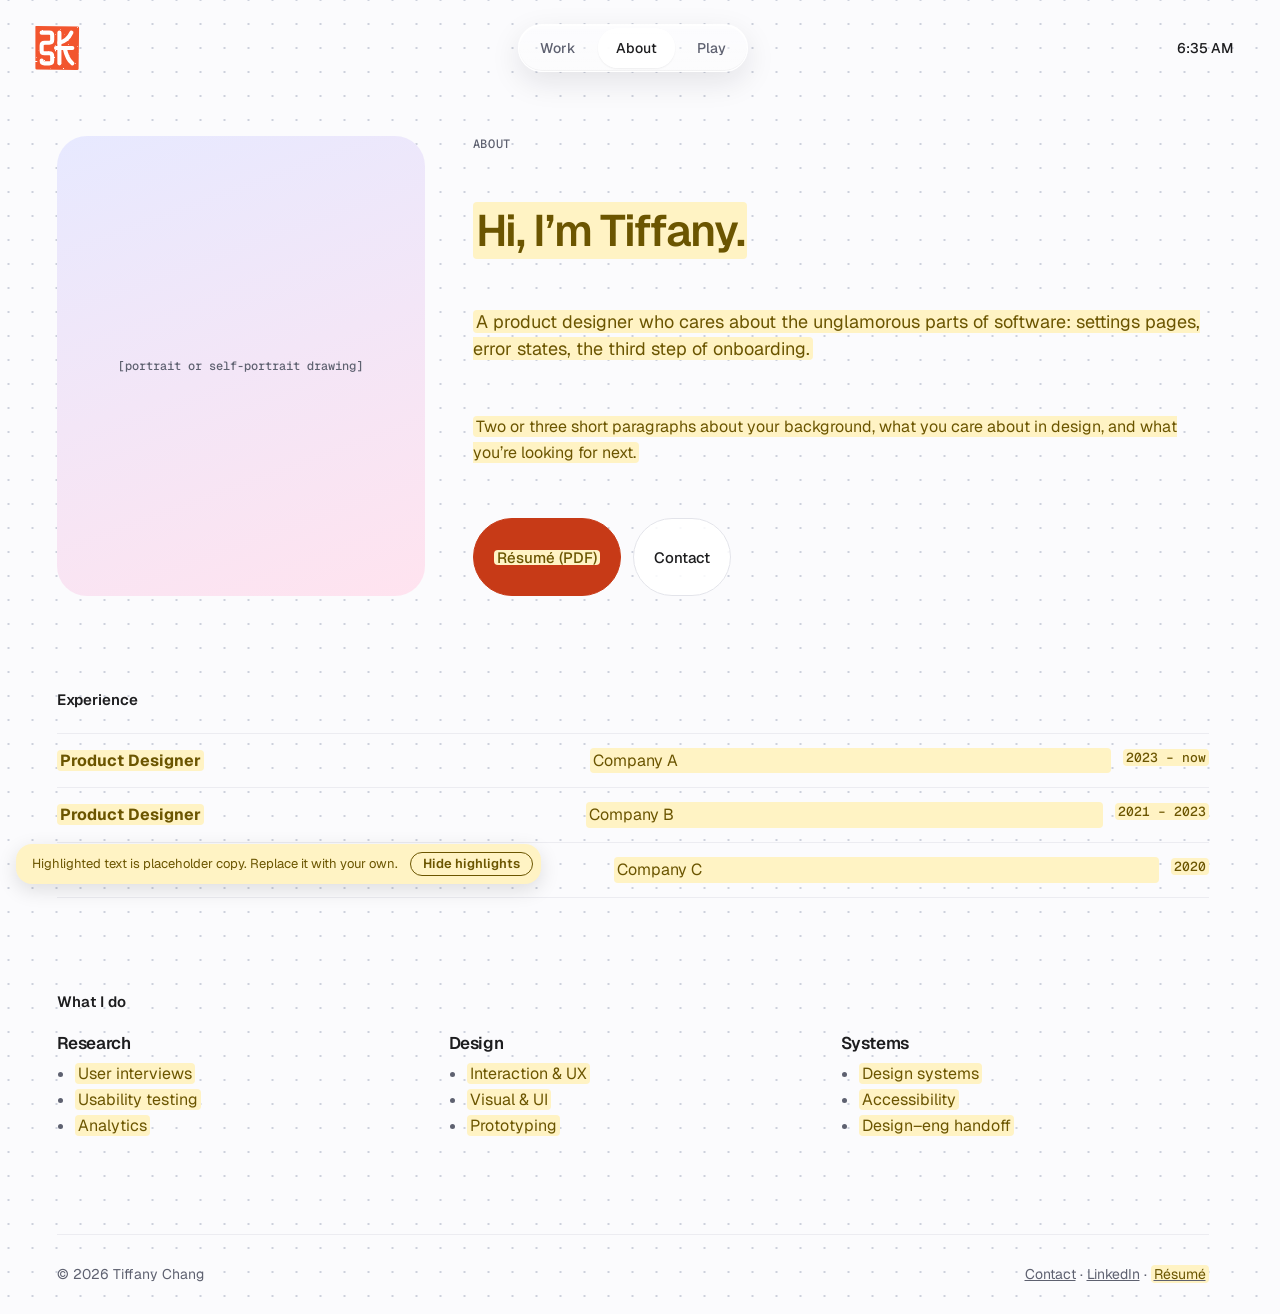
==== about.html @ 79e86398 "Preview two nav backgrounds on scroll (off by default) Co-Authored-By: Claude Opus 5.5 <noreply@anth" ====
<!doctype html>
<html lang="en">
<head>
  <meta charset="utf-8">
  <meta name="viewport" content="width=device-width, initial-scale=1, viewport-fit=cover">
  <title>About · Tiffany Chang</title>
  <meta name="description" content="Portfolio of Tiffany Chang, product designer.">
  <script>document.documentElement.classList.add('js')</script>
  <link rel="preconnect" href="https://fonts.googleapis.com">
  <link rel="preconnect" href="https://fonts.gstatic.com" crossorigin>
  <link rel="stylesheet" href="https://fonts.googleapis.com/css2?family=Geist:wght@400;500;600;700&family=Geist+Mono:wght@500&display=swap">
  <link rel="stylesheet" href="styles.css?v=202611252240">
  <link rel="icon" href="favicon.svg" type="image/svg+xml">
</head>
<body>

<!-- PLACEHOLDER BANNER: delete this block once your content is in. -->
<div class="ph-banner"><div class="wrap"><span>Highlighted text is placeholder copy. Replace it with your own.</span><button type="button" data-toggle-ph>Hide highlights</button></div></div>

<header class="site-header">
  <a class="logo" href="index.html" aria-label="Tiffany Chang, home"><svg class="seal" viewBox="0 0 100 100" aria-hidden="true"><defs><filter id="seal-worn" x="-5%" y="-5%" width="110%" height="110%"><feTurbulence type="fractalNoise" baseFrequency="0.08" numOctaves="2" seed="4" result="t"/><feDisplacementMap in="SourceGraphic" in2="t" scale="2.6" xChannelSelector="R" yChannelSelector="G" result="w"/><feTurbulence type="fractalNoise" baseFrequency="0.22" numOctaves="3" seed="21" result="n"/><feColorMatrix in="n" type="matrix" values="0 0 0 0 0  0 0 0 0 0  0 0 0 0 0  0 0 0 -30 23.2" result="holes"/><feComposite in="w" in2="holes" operator="in"/></filter></defs><g class="seal-print" filter="url(#seal-worn)"><path class="seal-stone" d="M5 6 Q4 4 7 4 L93 5 Q96 5 96 8 L95 93 Q95 96 92 96 L8 95 Q5 95 5 92 Z"/><g class="seal-glyph"><path d="M18 18 H34 Q40 18 40 24 V33 Q40 39 34 39 H24 Q18 39 18 45 V55 Q18 61 24 61 H34 Q40 61 40 67 V76 Q40 82 34 82 H24 Q18 82 18 76"/><path d="M55 18 V82"/><path d="M55 39 Q72 35 80 18"/><path d="M48 50 H82"/><path d="M66 50 Q71 74 82 82"/></g></g><g class="seal-build"><line class="seal-edge" x1="4" y1="4" x2="96" y2="4"/><line class="seal-edge" x1="4" y1="96" x2="96" y2="96"/><line class="seal-edge" x1="4" y1="4" x2="4" y2="96"/><line class="seal-edge" x1="96" y1="4" x2="96" y2="96"/><line class="seal-guide" x1="47" y1="4" x2="47" y2="96"/><line class="seal-guide" x1="4" y1="50" x2="96" y2="50"/><g class="seal-ghost"><path pathLength="1" d="M18 18 H34 Q40 18 40 24 V33 Q40 39 34 39 H24 Q18 39 18 45 V55 Q18 61 24 61 H34 Q40 61 40 67 V76 Q40 82 34 82 H24 Q18 82 18 76"/><path pathLength="1" d="M55 18 V82"/><path pathLength="1" d="M55 39 Q72 35 80 18"/><path pathLength="1" d="M48 50 H82"/><path pathLength="1" d="M66 50 Q71 74 82 82"/></g></g></svg></a>
  <nav class="nav-pill" aria-label="Main" data-liquid-nav="">
    <a href="index.html">Work</a>
    <a href="about.html" aria-current="page">About</a>
    <a href="play.html">Play</a>
  </nav>
  <div class="nav-widget" data-weather role="group" aria-label="Your local time"><span class="nw-weather" data-w-now hidden></span><time class="nw-time" data-clock></time></div>
</header>

<main class="wrap stack-lg">
  <section class="split" aria-labelledby="about-title" style="padding-top: 40px">
    <div class="portrait">[portrait or self-portrait drawing]</div>
    <div class="stack">
      <span class="label">About</span>
      <h1 id="about-title" style="font-size: clamp(32px, 5vw, 44px); letter-spacing: -0.03em"><span class="ph">Hi, I’m Tiffany.</span></h1>
      <p style="font-size: 18px; color: var(--muted); line-height: 1.5"><span class="ph">A product designer who cares about the unglamorous parts of software: settings pages, error states, the third step of onboarding.</span></p>
      <p><span class="ph">Two or three short paragraphs about your background, what you care about in design, and what you’re looking for next.</span></p>
      <div class="btn-row"><a class="btn primary" href="#"><span class="ph">Résumé (PDF)</span></a><a class="btn" href="contact.html">Contact</a></div>
    </div>
  </section>

  <section aria-labelledby="exp">
    <div class="section-head"><h2 id="exp">Experience</h2></div>
    <div class="list-rows">
      <div><strong><span class="ph">Product Designer</span></strong><span class="ph">Company A</span><span class="when"><span class="ph">2023 – now</span></span></div>
      <div><strong><span class="ph">Product Designer</span></strong><span class="ph">Company B</span><span class="when"><span class="ph">2021 – 2023</span></span></div>
      <div><strong><span class="ph">Design Intern</span></strong><span class="ph">Company C</span><span class="when"><span class="ph">2020</span></span></div>
    </div>
  </section>

  <section aria-labelledby="skills">
    <div class="section-head"><h2 id="skills">What I do</h2></div>
    <div class="skills">
      <div><h3>Research</h3><ul><li><span class="ph">User interviews</span></li><li><span class="ph">Usability testing</span></li><li><span class="ph">Analytics</span></li></ul></div>
      <div><h3>Design</h3><ul><li><span class="ph">Interaction &amp; UX</span></li><li><span class="ph">Visual &amp; UI</span></li><li><span class="ph">Prototyping</span></li></ul></div>
      <div><h3>Systems</h3><ul><li><span class="ph">Design systems</span></li><li><span class="ph">Accessibility</span></li><li><span class="ph">Design–eng handoff</span></li></ul></div>
    </div>
  </section>
</main>

<footer class="site-footer">
  <div class="wrap">
    <span>© <span data-year>2026</span> Tiffany Chang</span>
    <span><a href="contact.html">Contact</a> · <a href="https://www.linkedin.com/">LinkedIn</a> · <a href="#"><span class="ph">Résumé</span></a></span>
  </div>
</footer>

<script src="site.js?v=202611252240"></script>
<script src="weather.js?v=202611252240"></script>
<script src="glass.js?v=202611252240"></script>
</body>
</html>
---- styles.css ----
/* =========================================================
   tiffany chang — portfolio styles
   Look: calm Apple-like surfaces on a 24px dot grid, a glass
   nav pill, and soft moving color behind each case study cover.
   Edit the tokens below to re-theme the whole site.
   ========================================================= */
:root {
  /* Color */
  --bg: #fbfbfd;
  --surface: #ffffff;
  --fg: #1d1d1f;
  --muted: #5e6170;
  --faint: #8a8e9c;
  --soft: #6b7386;          /* hero subtext: soft but passes 4.5:1 */
  --line: #ececf1;
  --dot: #cdd1dc;
  --accent: #f2542d;        /* brand vermilion: fills, rules, focus rings, logo */
  --accent-ink: #c73a17;    /* vermilion for text and white-text fills: 5:1 on white */
  --accent-tint: #ffe9e2;   /* soft vermilion wash */
  --cover-accent: #3b5bff;  /* placeholder product UI inside covers, not brand */
  --ok: #2fb37a;
  --ph: #fff3c4;            /* placeholder highlight */
  --ph-fg: #6b5500;

  /* Type */
  --font: "Geist", "Inter", system-ui, -apple-system, "Segoe UI", sans-serif;
  --mono: "Geist Mono", ui-monospace, "SF Mono", Menlo, monospace;

  /* Shape */
  --radius-card: 30px;
  --radius-frame: 16px;
  --u: 24px;                /* grid unit: dot spacing, and every layout step */
  --max: 1152px;            /* 48 units */
  --gutter: max(24px, env(safe-area-inset-left, 0px));

  /* Glass */
  --glass-bg: linear-gradient(180deg, rgba(255,255,255,.75), rgba(255,255,255,.45));
  --glass-border: rgba(255,255,255,.9);
  --glass-shadow: inset 0 1px 0 #fff, inset 0 -1px 0 rgba(0,0,0,.04), 0 10px 30px rgba(20,24,40,.10);
}

*, *::before, *::after { box-sizing: border-box; }
html { scroll-behavior: smooth; scrollbar-gutter: stable; } /* keep the layout from shifting on pages too short to scroll (Play) */
body {
  margin: 0;
  color: var(--fg);
  background-color: var(--bg);
  /* The 24px dot grid is the layout grid. Dots sit at tile centers, and the
     tile is centered on the page, so a dot always lands on the page's center
     line. Because .wrap is centered and snapped to multiples of 48px, its left
     and right edges land on dots at every screen width. Vertical spacing is in
     24px steps (--u), so section tops sit on dot rows. */
  background-image: radial-gradient(var(--dot) 1.2px, transparent 1.4px);
  background-size: var(--u) var(--u);
  background-position: 50% calc(var(--u) / -2);
  font: 400 16px/1.6 var(--font);
  -webkit-font-smoothing: antialiased;
}
img, video { max-width: 100%; display: block; }
a { color: inherit; }
:focus-visible { outline: 2px solid var(--accent); outline-offset: 3px; border-radius: 6px; }
h1, h2, h3 { margin: 0; line-height: 1.12; letter-spacing: -0.02em; text-wrap: balance; font-weight: 600; }
p { margin: 0; }

.wrap, .site-header {
  /* Width is an even number of grid units so both edges land on dots */
  width: min(var(--max), calc(100% - 2 * var(--u)));
  width: min(var(--max), round(down, 100% - 2 * var(--u), calc(2 * var(--u))));
  margin-inline: auto;
}
.label { font: 500 12px/1.4 var(--mono); letter-spacing: .06em; text-transform: uppercase; color: var(--muted); }
.mono { font-family: var(--mono); font-variant-numeric: tabular-nums; }

/* Placeholder notice + highlight (delete when your content is in) */
/* Fixed toast at the bottom, so it never pushes the sticky header down (that made the
   nav jump between pages) and never sits behind the glass pill. */
.ph-banner { position: fixed; left: 16px; bottom: 16px; z-index: 50; max-width: calc(100% - 32px); background: var(--ph); color: var(--ph-fg); font-size: 13px; border-radius: 16px; box-shadow: 0 6px 20px rgba(0,0,0,.12); view-transition-name: ph-banner; }
.ph-banner .wrap { width: auto; margin: 0; display: flex; gap: 4px 12px; align-items: center; flex-wrap: wrap; padding: 8px 8px 8px 16px; line-height: var(--u); }
::view-transition-group(ph-banner), ::view-transition-old(ph-banner), ::view-transition-new(ph-banner) { animation: none; }
::view-transition-old(ph-banner) { display: none; }
.ph-banner button { font: inherit; font-weight: 600; line-height: 22px; background: transparent; color: inherit; border: 1px solid currentColor; border-radius: 999px; padding: 0 12px; cursor: pointer; }
.ph { background: var(--ph); color: var(--ph-fg); border-radius: 4px; padding: 0 3px; }
html.hide-ph .ph { background: none; color: inherit; padding: 0; }
html.hide-ph .ph-banner { display: none; }

/* ---------- Nav: logo left, glass pill centered, clock right ---------- */
.site-header {
  /* Full width, edge to edge (no max). Still an even number of grid units so
     the logo and time land on dots, a 1 to 2 unit margin from the screen edge. */
  width: calc(100% - 2 * var(--u));
  width: round(down, 100% - 2 * var(--u), calc(2 * var(--u)));
  position: sticky; top: env(safe-area-inset-top, 0px); z-index: 10;
  display: grid; grid-template-columns: minmax(0, 1fr) auto minmax(0, 1fr);
  align-items: center; gap: 16px;
  height: calc(4 * var(--u));   /* logo and pill are 2 units tall, centered on a dot row */
}
.logo { justify-self: start; display: block; width: calc(2 * var(--u)); height: calc(2 * var(--u)); text-decoration: none; border-radius: 4px; transition: transform .2s ease-out; }
/* 张 seal (carved). On hover it turns into its blueprint: the red print fades to a
   gray outline of the character, and the frame and the two guides that define its
   main shapes (the split between 弓 and 长, and the center line) extend past the
   seal's edges. */
.seal { display: block; width: 100%; height: 100%; overflow: visible; }
.seal-stone { fill: var(--accent); }
.seal-glyph { fill: none; stroke: #fff; stroke-width: 8.5; stroke-linecap: round; stroke-linejoin: round; }
.seal-print { transition: opacity .3s ease; }
.seal-build { opacity: 0; transition: opacity .3s ease; }
.seal-ghost { fill: none; stroke: #a1a4b0; stroke-width: 8.5; stroke-linecap: round; stroke-linejoin: round; }
/* Each stroke of 张 traces in order while the frame extends */
.seal-ghost path { stroke-dasharray: 1 1.01; stroke-dashoffset: 1; transition: stroke-dashoffset .2s cubic-bezier(.4,0,.2,1); }
.logo:hover .seal-ghost path, .logo:focus-visible .seal-ghost path { stroke-dashoffset: 0; }
.logo:hover .seal-ghost path:nth-child(1), .logo:focus-visible .seal-ghost path:nth-child(1) { transition-duration: .32s; transition-delay: .05s; }
.logo:hover .seal-ghost path:nth-child(2), .logo:focus-visible .seal-ghost path:nth-child(2) { transition-delay: .3s; }
.logo:hover .seal-ghost path:nth-child(3), .logo:focus-visible .seal-ghost path:nth-child(3) { transition-delay: .38s; }
.logo:hover .seal-ghost path:nth-child(4), .logo:focus-visible .seal-ghost path:nth-child(4) { transition-delay: .46s; }
.logo:hover .seal-ghost path:nth-child(5), .logo:focus-visible .seal-ghost path:nth-child(5) { transition-delay: .54s; }
.seal-edge, .seal-guide { stroke: #a1a4b0; stroke-width: 1.6; transform-box: fill-box; transform-origin: center; transition: transform .45s cubic-bezier(.2,.8,.2,1); }
.seal-edge { transform: scale(.82); }
.seal-guide { stroke-opacity: .6; stroke-dasharray: 3 3; transform: scale(.82); }
.logo:hover, .logo:focus-visible { transform: scale(1.02); }
.logo:active { transform: scale(.95); }
.logo:hover .seal-print, .logo:focus-visible .seal-print { opacity: 0; }
.logo:hover .seal-build, .logo:focus-visible .seal-build { opacity: 1; }
.logo:hover .seal-edge, .logo:focus-visible .seal-edge { transform: scale(1.24); }
.logo:hover .seal-guide, .logo:focus-visible .seal-guide { transform: scale(1.24); transition-delay: .06s; }
@media (prefers-reduced-motion: reduce) {
  .logo, .seal-edge, .seal-guide, .seal-ghost path { transition: none; }
}
.nav-pill {
  display: flex; align-items: center; gap: 4px; height: calc(2 * var(--u)); padding: 3px; border-radius: 999px;
  background: var(--glass-bg); border: 1px solid var(--glass-border); box-shadow: var(--glass-shadow);
  -webkit-backdrop-filter: blur(18px) saturate(180%); backdrop-filter: blur(18px) saturate(180%);
  isolation: isolate; position: relative;
  transition: background-color .45s ease, border-color .45s ease, box-shadow .45s ease;
}
.nav-pill a {
  display: grid; place-items: center; height: 40px; padding: 0 18px; border-radius: 999px; font-size: 14px; font-weight: 500;
  text-decoration: none; color: var(--muted); transition: color .2s, background .2s;
}
.nav-pill a:hover { color: var(--fg); }
.nav-pill a[aria-current="page"] { color: var(--fg); }
/* Fallback when the bubble script didn't run */
.nav-pill:not(.has-bubble) a[aria-current="page"] { background: rgba(255,255,255,.92); box-shadow: 0 1px 2px rgba(0,0,0,.06); }
.nav-pill a { position: relative; z-index: 1; }
.nav-bubble { position: absolute; z-index: 0; border-radius: 999px; background: rgba(255,255,255,.92); box-shadow: 0 1px 2px rgba(0,0,0,.06); pointer-events: none; view-transition-name: nav-bubble; }
.nav-pill a[href$="index.html"] { view-transition-name: nav-work; }
.nav-pill a[href$="about.html"] { view-transition-name: nav-about; }
.nav-pill a[href$="play.html"] { view-transition-name: nav-play; }
.clock { justify-self: end; font: 500 13px/1 var(--mono); color: var(--muted); font-variant-numeric: tabular-nums; }
/* Live liquid glass (Chromium): the page behind the pill bends at the rim
   through the SVG filter built in glass.js. Same size and shadow as the CSS
   glass, so nothing moves or flashes when it switches on. (Class name differs
   from the old WebGL version so a stale cached stylesheet cannot hide the pill.) */
.live-glass { background: linear-gradient(180deg, rgba(255,255,255,.42), rgba(255,255,255,.22)); }

/* Nav background on scroll (two candidates, chosen with data-navbg on <html>).
   A full-bleed fixed layer under the header (site.js adds .nav-fill), hidden at
   the top of the page. It lives outside the header because the header's
   view-transition-name stops backdrop blur from seeing the page behind it. */
.nav-fill { position: fixed; top: 0; left: 0; right: 0; z-index: 9; pointer-events: none; opacity: 0; transition: opacity .3s ease; height: calc(5 * var(--u)); }
.nav-fill::before { content: ""; position: absolute; inset: 0; }
html.is-scrolled[data-navbg] .nav-fill { opacity: 1; }
/* 1 · Progressive blur: strong blur at the top that melts away, no edge. */
html[data-navbg="1"] .nav-fill {
  background: linear-gradient(color-mix(in srgb, var(--bg) 70%, transparent), color-mix(in srgb, var(--bg) 35%, transparent) 55%, transparent);
  -webkit-backdrop-filter: blur(3px); backdrop-filter: blur(3px);
  -webkit-mask-image: linear-gradient(#000 45%, transparent); mask-image: linear-gradient(#000 45%, transparent);
}
html[data-navbg="1"] .nav-fill::before {
  -webkit-backdrop-filter: blur(14px); backdrop-filter: blur(14px);
  -webkit-mask-image: linear-gradient(#000 30%, transparent 75%); mask-image: linear-gradient(#000 30%, transparent 75%);
}
/* 2 · Frosted bar with a soft fade: tinted blur, bottom edge feathered. */
html[data-navbg="2"] .nav-fill {
  height: calc(4 * var(--u) + 12px);
  background: color-mix(in srgb, var(--bg) 72%, transparent);
  -webkit-backdrop-filter: blur(20px) saturate(180%); backdrop-filter: blur(20px) saturate(180%);
  -webkit-mask-image: linear-gradient(#000 calc(100% - 24px), transparent); mask-image: linear-gradient(#000 calc(100% - 24px), transparent);
}

/* Time and weather widget: plain text on the grid (no capsule). Weather is the
   visitor's, from their time zone's city (weather.js). */
.nav-widget {
  justify-self: end; position: relative;
  display: flex; align-items: center; gap: 12px;
  height: calc(2 * var(--u)); border-radius: 999px;   /* no capsule: just text, so the nav stays balanced */
  font-size: 14px; font-weight: 500; line-height: 1; color: var(--fg); font-variant-numeric: tabular-nums;
  cursor: default;
}
.nw-weather { display: flex; align-items: center; gap: 6px; --w-fill: #fff; }
.nw-weather svg { color: var(--muted); }
.nw-weather[hidden] { display: none; }
.has-weather .nw-time { padding-left: 12px; border-left: 1px solid rgba(0,0,0,.1); }
@media (max-width: 640px) {
  .site-header { grid-template-columns: auto 1fr; }
  .clock, .nav-widget { display: none; }
  .nav-pill { justify-self: end; }
  .nav-pill a { padding: 0 12px; }
}

main { padding-block: 0 calc(4 * var(--u)); }

/* ---------- Home hero ---------- */
.hero { display: flex; justify-content: space-between; align-items: center; gap: 40px; flex-wrap: wrap; padding-block: calc(3 * var(--u)) calc(2 * var(--u)); }
.hero-text { display: grid; gap: 12px; /* 48 + 12 + 24 + 12 + 24 = 5 units */ flex: 1 1 360px; min-width: 0; }
.hero-text h1 { font-size: 40px; letter-spacing: -1px; line-height: calc(2 * var(--u)); font-weight: 400; }
.hero-text p { font-size: 17px; line-height: var(--u); color: var(--soft); }
.hero-text strong { color: var(--fg); font-weight: 500; }
.hero-object { position: relative; width: 300px; height: 280px; flex: none; }
.hero-object .glow { position: absolute; border-radius: 50%; filter: blur(50px); opacity: .7; }
.hero-object .glow.a { left: 30px; top: 40px; width: 180px; height: 180px; background: #9aa8ff; animation: blobA 9s ease-in-out infinite; }
.hero-object .glow.b { right: 10px; top: 70px; width: 150px; height: 150px; background: #ffc4de; animation: blobB 11s ease-in-out infinite; }
.sketchbook {
  position: absolute; left: 50%; top: 50%; width: 160px; height: 206px; margin: -103px 0 0 -80px;
  border-radius: 8px 14px 14px 8px; background: var(--fg);
  box-shadow: 24px 32px 50px rgba(20,24,60,.28);
  display: grid; place-items: center;
  transform: perspective(900px) rotateX(12deg) rotateY(-18deg);
  animation: tilt 7s ease-in-out infinite;
}
.sketchbook::before { content: ""; position: absolute; left: 10px; top: 0; bottom: 0; width: 2px; background: rgba(255,255,255,.18); }
.sketchbook .page { width: 114px; height: 154px; border-radius: 5px; background: #fff; display: grid; place-items: center; text-align: center; padding: 10px; font: 500 10px/1.4 var(--mono); color: var(--faint); }
@media (max-width: 640px) { .hero-object { width: 100%; height: 220px; } }

/* Inline link with an underline that draws in on hover (hero "@RealInsight") */
.link-hover { position: relative; display: inline-block; white-space: nowrap; color: var(--fg); text-decoration: none; background-image: linear-gradient(var(--accent), var(--accent)); background-size: 0% 1.5px; background-position: 0 100%; background-repeat: no-repeat; transition: background-size .3s cubic-bezier(.4,0,.2,1); }
/* Vermilion copy of the text, revealed left to right in step with the underline */
.link-hover::after { content: attr(data-text); content: attr(data-text) / ""; position: absolute; inset: 0; color: var(--accent-ink); clip-path: inset(0 100% 0 0); transition: clip-path .3s cubic-bezier(.4,0,.2,1); pointer-events: none; }
.link-hover:hover, .link-hover:focus-visible { background-size: 100% 1.5px; }
.link-hover:hover::after, .link-hover:focus-visible::after { clip-path: inset(0 0 0 0); }

/* ---------- Work grid ---------- */
.section-head { display: flex; justify-content: space-between; align-items: end; gap: 16px; margin-bottom: 24px; }
.section-head h2 { font-size: 15px; letter-spacing: 0; }
.work-grid { display: grid; grid-template-columns: repeat(2, minmax(0, 1fr)); gap: var(--u) calc(2 * var(--u)); } /* column gap 2u keeps both columns on dots */
@media (max-width: 760px) { .work-grid { grid-template-columns: 1fr; } }

.card { display: grid; gap: 0; text-decoration: none; }
.cover {
  position: relative; height: calc(15 * var(--u)); max-width: 100%; border-radius: var(--radius-card); overflow: hidden;
  display: grid; place-items: center; background: var(--c-bg, #e3e8ff);
  transition: transform .4s cubic-bezier(.2,.8,.2,1);
}
.card:hover .cover { transform: translateY(-4px); }
.cover .blob { position: absolute; border-radius: 50%; filter: blur(50px); }
.cover .blob.one { left: -60px; top: -40px; width: 280px; height: 280px; background: var(--c-1, #9aa8ff); animation: blobA 9s ease-in-out infinite; }
.cover .blob.two { right: -60px; bottom: -60px; width: 260px; height: 260px; background: var(--c-2, #c6f0ff); animation: blobB 11s ease-in-out infinite; }
.cover > *:not(.blob):not(.badge) { position: relative; }
.cover video, .cover img.cover-media { position: absolute; inset: 0; width: 100%; height: 100%; object-fit: cover; }
.card-meta { display: flex; justify-content: space-between; gap: 12px; padding-block: 12px; } /* 24px lines + 24px padding: wraps stay on the grid */
.card-meta h3 { font-size: 17px; line-height: var(--u); letter-spacing: -0.01em; }
.card-meta p { font-size: 15px; line-height: var(--u); color: var(--muted); }
.card-meta .num { font: 500 12px/1.6 var(--mono); color: var(--muted); }
.badge {
  position: absolute; top: 16px; right: 16px; z-index: 2;
  display: inline-flex; align-items: center; gap: 6px; padding: 6px 12px; border-radius: 999px;
  font-size: 12px; font-weight: 500; color: #fff;
  background: rgba(255,255,255,.14); border: 1px solid rgba(255,255,255,.25);
  -webkit-backdrop-filter: blur(10px); backdrop-filter: blur(10px);
}
.card:not([data-locked="true"]) .badge.lock { display: none; }
.cover.light .badge { color: var(--fg); background: rgba(255,255,255,.6); border-color: rgba(255,255,255,.9); }

/* Placeholder product UIs inside covers. Replace with your own media. */
.ui-window { width: min(390px, 80%); height: 250px; border-radius: var(--radius-frame); background: #fff; box-shadow: 0 30px 60px rgba(40,60,160,.2); display: grid; grid-template-columns: 90px 1fr; overflow: hidden; animation: float 5s ease-in-out infinite; }
.ui-window .side { background: #f5f7fc; display: grid; align-content: start; gap: 8px; padding: 14px; }
.ui-window .main { padding: 16px; display: grid; align-content: start; gap: 12px; }
.bar { height: 8px; border-radius: 4px; background: #d9e2f7; }
.bar.dark { height: 10px; background: var(--fg); width: 50%; }
.bar.accent { background: var(--cover-accent); }
.tiles { display: grid; grid-template-columns: repeat(3, minmax(0, 1fr)); gap: 8px; }
.tiles span { height: 56px; border-radius: 8px; background: #eef2ff; }
.progress { height: 8px; border-radius: 4px; background: #eef2ff; overflow: hidden; }
.progress span { display: block; height: 100%; width: 30%; border-radius: 4px; background: var(--cover-accent); animation: fill 4.5s ease-in-out infinite; }
.phone { width: 168px; height: 320px; margin-top: 90px; border-radius: 32px; background: var(--fg); padding: 8px; box-shadow: 0 30px 60px rgba(120,50,20,.22); }
.phone .screen { height: 100%; border-radius: 25px; background: #fff; padding: 16px 12px; display: grid; align-content: start; gap: 10px; overflow: hidden; }
.phone .row { display: flex; gap: 8px; animation: slide 4s ease-in-out infinite; }
.phone .row span { flex: none; width: 70px; height: 92px; border-radius: 12px; background: #ffd7c2; }
.phone .row span + span { background: #cfe8d9; }
.ds-grid { display: grid; grid-template-columns: repeat(3, minmax(0, 1fr)); gap: 12px; width: min(360px, 80%); }
.ds-grid span { height: 44px; border-radius: 12px; background: #2a2b33; }
.ds-grid span:nth-child(1) { background: var(--cover-accent); }
.ds-grid span:nth-child(2) { background: none; border: 1.5px solid #3a3b44; }
.ds-grid span:nth-child(3) { border-radius: 22px; }
.ds-grid span:nth-child(n+4) { height: 84px; border-radius: 16px; }
.ds-grid span:nth-child(5) { background: #fff; }
.chart-card { width: min(300px, 80%); height: 220px; border-radius: 20px; background: #fff; box-shadow: 0 30px 60px rgba(0,80,40,.16); padding: 20px; display: grid; align-content: start; gap: 14px; animation: float 5s ease-in-out infinite; }
.chart-card .top { display: flex; justify-content: space-between; align-items: center; }
.chart-card .pill { width: 28px; height: 16px; border-radius: 8px; background: var(--ok); }

/* ---------- Shared page pieces (case study, about, contact, play) ---------- */
.page-head { display: grid; gap: 16px; padding-block: calc(2 * var(--u)) var(--u); }
.page-head h1 { font-size: clamp(32px, 5vw, 48px); letter-spacing: -0.03em; }
.page-head .lede { font-size: 18px; color: var(--muted); max-width: 60ch; line-height: 1.5; }
.stack-lg { display: grid; gap: clamp(56px, 8vw, 96px); }
.split { display: grid; grid-template-columns: minmax(0, 1fr) minmax(0, 2fr); gap: 24px 48px; }
@media (max-width: 760px) { .split { grid-template-columns: 1fr; } }
.stack { display: grid; gap: 16px; min-width: 0; }
.stack h2 { font-size: 26px; }
.btn { display: inline-flex; align-items: center; gap: 8px; font: 500 15px/1 var(--font); text-decoration: none; padding: 12px 20px; border-radius: 999px; border: 1px solid #e3e4ea; background: rgba(255,255,255,.85); color: var(--fg); cursor: pointer; }
.btn.primary { background: var(--accent-ink); border-color: var(--accent-ink); color: #fff; }
.btn.primary:hover { background: #b33212; border-color: #b33212; }
.btn-row { display: flex; gap: 12px; flex-wrap: wrap; }
.panel { background: var(--surface); border: 1px solid var(--line); border-radius: var(--radius-card); }

.cs-cover { position: relative; aspect-ratio: 16 / 9; max-width: 100%; border-radius: var(--radius-card); overflow: hidden; display: grid; place-items: center; background: #e3e8ff; }
.cs-cover .blob { position: absolute; border-radius: 50%; filter: blur(60px); }
.cs-cover .blob.one { left: -80px; top: -60px; width: 420px; height: 420px; background: #9aa8ff; animation: blobA 9s ease-in-out infinite; }
.cs-cover .blob.two { right: -80px; bottom: -80px; width: 380px; height: 380px; background: #c6f0ff; animation: blobB 11s ease-in-out infinite; }
.cs-cover span { position: relative; font: 500 12px/1 var(--mono); color: var(--muted); background: rgba(255,255,255,.7); padding: 8px 12px; border-radius: 999px; }
.facts { display: grid; grid-template-columns: repeat(4, minmax(0, 1fr)); gap: 16px; padding-block: 20px; border-block: 1px solid var(--line); }
.facts div { display: grid; gap: 4px; min-width: 0; }
@media (max-width: 760px) { .facts { grid-template-columns: repeat(2, minmax(0, 1fr)); } }
.outcomes { display: grid; grid-template-columns: repeat(3, minmax(0, 1fr)); gap: 16px; }
@media (max-width: 760px) { .outcomes { grid-template-columns: 1fr; } }
.outcomes div { background: var(--surface); border: 1px solid var(--line); border-radius: 22px; padding: 22px; display: grid; gap: 4px; }
.outcomes strong { font-size: 32px; font-weight: 600; letter-spacing: -0.02em; color: var(--accent-ink); font-variant-numeric: tabular-nums; }
figure { margin: 0; }
.figure { display: grid; gap: 10px; }
.figure .frame { aspect-ratio: 16 / 10; max-width: 100%; border-radius: 22px; border: 1px dashed #d6d9e2; background: var(--surface); display: grid; place-items: center; color: var(--faint); font: 500 12px/1 var(--mono); }
.figure figcaption { color: var(--muted); font-size: 14px; }
.process { display: grid; grid-template-columns: repeat(4, minmax(0, 1fr)); gap: 16px; padding: 0; margin: 0; list-style: none; counter-reset: step; }
@media (max-width: 760px) { .process { grid-template-columns: 1fr 1fr; } }
.process li { border-top: 2px solid var(--accent); padding-top: 12px; display: grid; gap: 4px; counter-increment: step; }
.process li::before { content: "Phase " counter(step); font: 500 11px/1 var(--mono); text-transform: uppercase; letter-spacing: .08em; color: var(--muted); }
blockquote { margin: 0; padding-left: 20px; border-left: 2px solid var(--accent); font-size: 20px; line-height: 1.45; font-weight: 500; max-width: 50ch; }
.next-cs { display: flex; justify-content: space-between; gap: 16px; flex-wrap: wrap; border-top: 1px solid var(--line); padding-top: 24px; }

.portrait { aspect-ratio: 4 / 5; max-width: 100%; border-radius: var(--radius-card); background: linear-gradient(160deg, #e7e9ff, #ffe3ef); display: grid; place-items: center; font: 500 12px/1 var(--mono); color: var(--muted); }
.list-rows { display: grid; border-top: 1px solid var(--line); }
.list-rows > div { display: grid; grid-template-columns: minmax(0, 2fr) minmax(0, 2fr) auto; gap: 12px; padding-block: 14px; border-bottom: 1px solid var(--line); }
.list-rows .when { color: var(--muted); font: 500 13px/1.6 var(--mono); font-variant-numeric: tabular-nums; }
@media (max-width: 560px) { .list-rows > div { grid-template-columns: 1fr; gap: 2px; } }
.skills { display: grid; grid-template-columns: repeat(3, minmax(0, 1fr)); gap: 24px; }
@media (max-width: 760px) { .skills { grid-template-columns: 1fr; } }
.skills h3 { font-size: 17px; }
.skills ul { margin: 8px 0 0; padding-left: 18px; color: var(--muted); }

.form { display: grid; gap: 16px; max-width: 560px; }
.field { display: grid; gap: 6px; }
.field label { font-weight: 500; font-size: 14px; }
.field input, .field textarea, .field select { font: inherit; color: var(--fg); background: var(--surface); border: 1px solid #e3e4ea; border-radius: 12px; padding: 12px 14px; width: 100%; }
.field textarea { min-height: 140px; resize: vertical; }
.form-note { color: var(--muted); font-size: 14px; }
.channels { display: grid; border-top: 1px solid var(--line); }
.channels div { display: flex; justify-content: space-between; gap: 12px; flex-wrap: wrap; padding-block: 14px; border-bottom: 1px solid var(--line); }
.channels a { color: var(--accent-ink); text-decoration: none; overflow-wrap: anywhere; }
.lock-panel { display: grid; gap: 18px; max-width: 560px; padding-block: 40px; }
.lock-panel a { color: var(--accent-ink); }

.play-grid { display: grid; grid-template-columns: repeat(3, minmax(0, 1fr)); gap: 20px; }
@media (max-width: 760px) { .play-grid { grid-template-columns: 1fr 1fr; } }
.play-grid .tile { aspect-ratio: 1; border-radius: 24px; background: var(--surface); border: 1px solid var(--line); display: grid; place-items: center; font: 500 12px/1 var(--mono); color: var(--faint); }

.site-footer .wrap { display: flex; justify-content: space-between; gap: 12px; flex-wrap: wrap; padding-block: 28px; color: var(--muted); font-size: 14px; border-top: 1px solid var(--line); }
.site-footer a { color: var(--muted); }

/* ---------- Motion ---------- */
@keyframes float { 0%,100% { transform: translateY(0) } 50% { transform: translateY(-8px) } }
@keyframes tilt { 0%,100% { transform: perspective(900px) rotateX(12deg) rotateY(-18deg) translateY(0) } 50% { transform: perspective(900px) rotateX(8deg) rotateY(-8deg) translateY(-6px) } }
@keyframes blobA { 0%,100% { transform: translate(0,0) scale(1) } 50% { transform: translate(60px,40px) scale(1.15) } }
@keyframes blobB { 0%,100% { transform: translate(0,0) scale(1) } 50% { transform: translate(-50px,-30px) scale(1.1) } }
@keyframes slide { 0%,100% { transform: translateX(0) } 50% { transform: translateX(36px) } }
@keyframes fill { 0%,100% { width: 30% } 50% { width: 78% } }
/* Cards fade up as they scroll into view (site.js adds .in). Visible by default without JS. */
.js .reveal { opacity: 0; transform: translateY(24px); transition: opacity .7s ease, transform .7s cubic-bezier(.2,.8,.2,1); }
.js .reveal.in { opacity: 1; transform: none; }
@media (prefers-reduced-motion: reduce) {
  html { scroll-behavior: auto; }
  *, *::before, *::after { animation: none !important; transition: none !important; }
  .js .reveal { opacity: 1; transform: none; }
}

/* ---------- Page transitions ---------- */
/* Cross-document view transitions (Chrome, Edge, Safari 18.2+): the header stays
   put, the nav bubble slides to the new tab, and the page crossfades. */
@view-transition { navigation: auto; }
.site-header { view-transition-name: site-header; }
::view-transition-group(nav-bubble) { animation-duration: .5s; animation-timing-function: cubic-bezier(.3,.8,.25,1); }
::view-transition-group(site-header), ::view-transition-new(site-header) { animation: none; }
/* Show only the new header during the switch. Stacking the old and new
   snapshots doubled the nav's shadow for a moment. */
::view-transition-old(site-header) { display: none; }
::view-transition-old(nav-work), ::view-transition-old(nav-about), ::view-transition-old(nav-play) { animation-duration: .25s; }
::view-transition-old(root) { animation: vt-out .2s ease both; }
::view-transition-new(root) { animation: vt-in .3s ease both; }
@keyframes vt-out { to { opacity: 0; } }
@keyframes vt-in { from { opacity: 0; } }
/* Page content floats up from the bottom on load. Sections with their own
   scroll-reveal cards are left to those. */
@keyframes float-in { from { opacity: 0; transform: translateY(24px); } to { opacity: 1; transform: none; } }
main > *:not(:has(.reveal)) { animation: float-in .7s cubic-bezier(.2,.8,.2,1) both; }
main > *:nth-child(2) { animation-delay: .08s; }
main > *:nth-child(3) { animation-delay: .16s; }
main > *:nth-child(n+4) { animation-delay: .24s; }
@media (prefers-reduced-motion: reduce) {
  ::view-transition-group(*), ::view-transition-old(*), ::view-transition-new(*) { animation: none !important; }
}
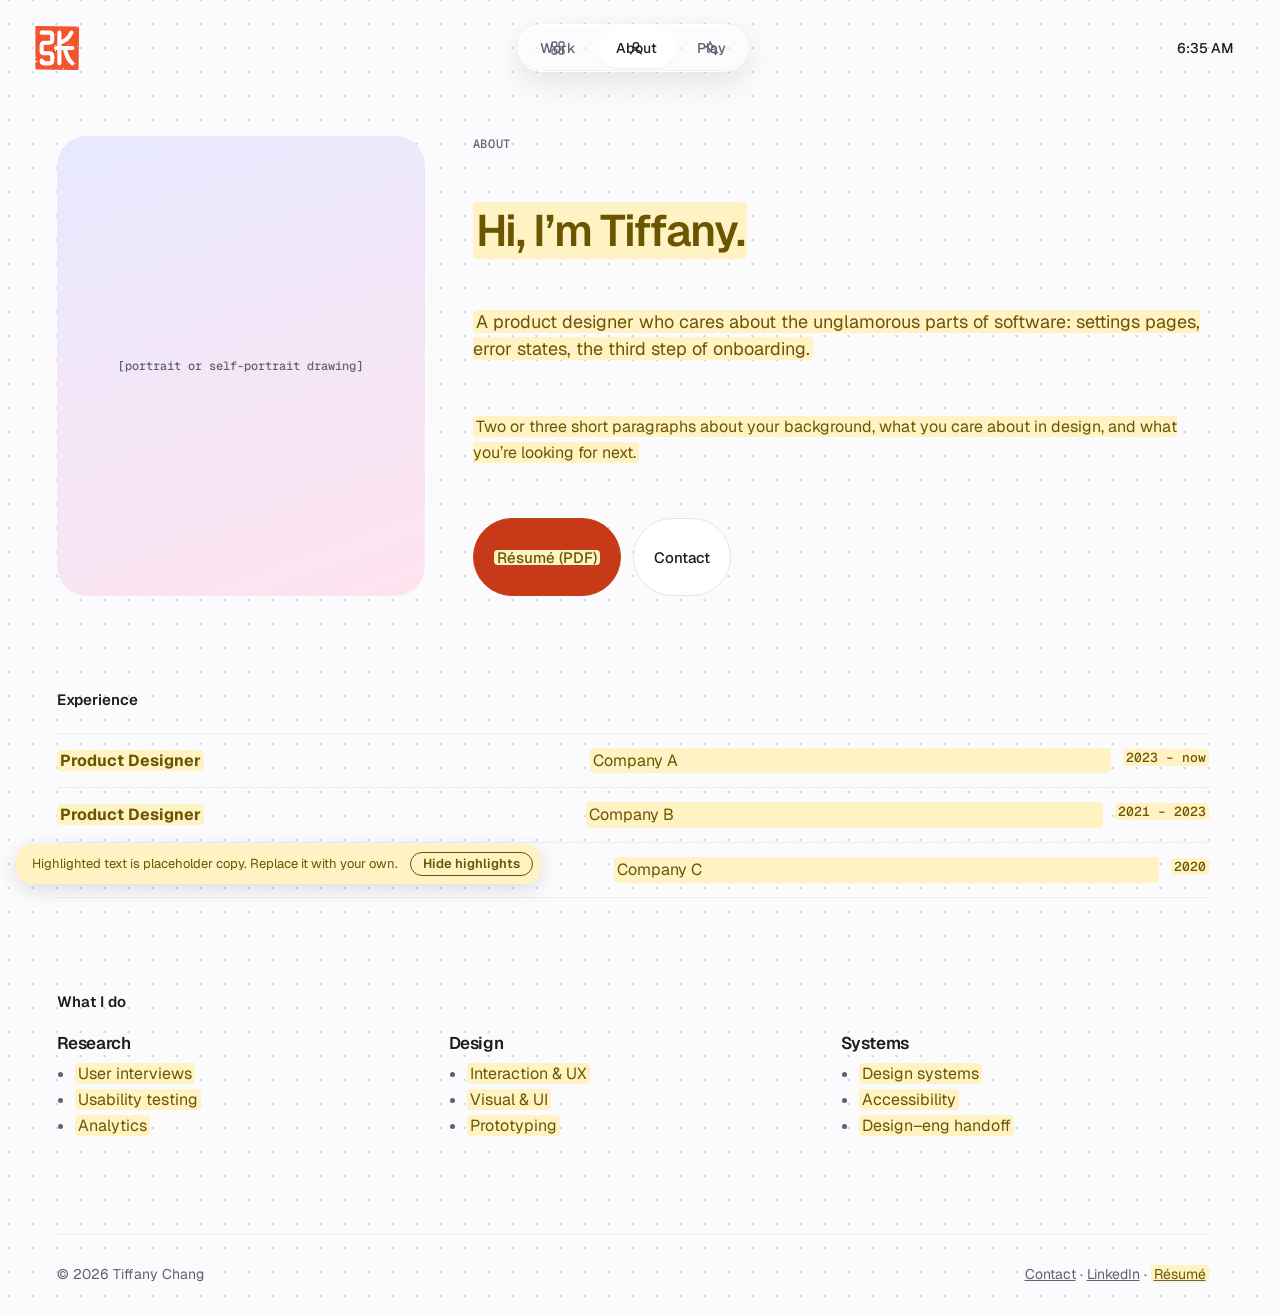
==== commit d0b6167c: "Turn on the compact nav for everyone Co-Authored-By: Claude Opus 5.5 <noreply@anthropic.com> Claude-" ====
--- a/about.html
+++ b/about.html
@@ -9,7 +9,7 @@
   <link rel="preconnect" href="https://fonts.googleapis.com">
   <link rel="preconnect" href="https://fonts.gstatic.com" crossorigin>
   <link rel="stylesheet" href="https://fonts.googleapis.com/css2?family=Geist:wght@400;500;600;700&family=Geist+Mono:wght@500&display=swap">
-  <link rel="stylesheet" href="styles.css?v=202611252240">
+  <link rel="stylesheet" href="styles.css?v=202611252300">
   <link rel="icon" href="favicon.svg" type="image/svg+xml">
 </head>
 <body>
@@ -65,8 +65,8 @@
   </div>
 </footer>
 
-<script src="site.js?v=202611252240"></script>
-<script src="weather.js?v=202611252240"></script>
-<script src="glass.js?v=202611252240"></script>
+<script src="site.js?v=202611252300"></script>
+<script src="weather.js?v=202611252300"></script>
+<script src="glass.js?v=202611252300"></script>
 </body>
 </html>
--- a/styles.css
+++ b/styles.css
@@ -152,29 +152,53 @@
    from the old WebGL version so a stale cached stylesheet cannot hide the pill.) */
 .live-glass { background: linear-gradient(180deg, rgba(255,255,255,.42), rgba(255,255,255,.22)); }
 
-/* Nav background on scroll (two candidates, chosen with data-navbg on <html>).
-   A full-bleed fixed layer under the header (site.js adds .nav-fill), hidden at
-   the top of the page. It lives outside the header because the header's
-   view-transition-name stops backdrop blur from seeing the page behind it. */
-.nav-fill { position: fixed; top: 0; left: 0; right: 0; z-index: 9; pointer-events: none; opacity: 0; transition: opacity .3s ease; height: calc(5 * var(--u)); }
-.nav-fill::before { content: ""; position: absolute; inset: 0; }
-html.is-scrolled[data-navbg] .nav-fill { opacity: 1; }
-/* 1 · Progressive blur: strong blur at the top that melts away, no edge. */
-html[data-navbg="1"] .nav-fill {
+/* Nav background on scroll: a progressive blur. Strong blur at the very top
+   that melts away below the nav, with no edge, so the nav stays readable over
+   covers. Hidden at the top of the page. It is a fixed layer outside the header
+   (site.js adds .nav-fill) because the header's view-transition-name stops
+   backdrop blur from seeing the page behind it. */
+.nav-fill {
+  position: fixed; top: 0; left: 0; right: 0; z-index: 9; height: calc(5 * var(--u));
+  pointer-events: none; opacity: 0; transition: opacity .3s ease;
   background: linear-gradient(color-mix(in srgb, var(--bg) 70%, transparent), color-mix(in srgb, var(--bg) 35%, transparent) 55%, transparent);
   -webkit-backdrop-filter: blur(3px); backdrop-filter: blur(3px);
   -webkit-mask-image: linear-gradient(#000 45%, transparent); mask-image: linear-gradient(#000 45%, transparent);
 }
-html[data-navbg="1"] .nav-fill::before {
+.nav-fill::before {
+  content: ""; position: absolute; inset: 0;
   -webkit-backdrop-filter: blur(14px); backdrop-filter: blur(14px);
   -webkit-mask-image: linear-gradient(#000 30%, transparent 75%); mask-image: linear-gradient(#000 30%, transparent 75%);
 }
-/* 2 · Frosted bar with a soft fade: tinted blur, bottom edge feathered. */
-html[data-navbg="2"] .nav-fill {
-  height: calc(4 * var(--u) + 12px);
-  background: color-mix(in srgb, var(--bg) 72%, transparent);
-  -webkit-backdrop-filter: blur(20px) saturate(180%); backdrop-filter: blur(20px) saturate(180%);
-  -webkit-mask-image: linear-gradient(#000 calc(100% - 24px), transparent); mask-image: linear-gradient(#000 calc(100% - 24px), transparent);
+html.is-scrolled .nav-fill { opacity: 1; }
+
+/* Compact nav (html[data-navcompact], set by site.js): after scrolling, labels
+   collapse into icons and the pill shrinks. Each tab animates from its measured
+   width (--wide, set in site.js) to a 40px circle on an overshooting curve, so
+   the pill overshoots and settles: the bounce. */
+.nav-icon { display: none; }
+html[data-navcompact] .nav-pill a {
+  display: grid; place-items: center; overflow: hidden; padding: 0; width: var(--wide, auto);
+  transition: color .2s, width .7s cubic-bezier(.3, 1.6, .45, 1);
+}
+html[data-navcompact] .nav-pill a > * { grid-area: 1 / 1; }
+html[data-navcompact] .nav-icon {
+  display: block; width: 18px; height: 18px; opacity: 0; transform: scale(.4) rotate(-25deg);
+  transition: opacity .15s, transform .5s cubic-bezier(.3, 1.6, .45, 1);
+}
+html[data-navcompact] .nav-label { white-space: nowrap; transition: opacity .2s .1s, transform .4s cubic-bezier(.3, 1.4, .45, 1); }
+/* Collapsed while scrolled, unless the pill is hovered or a tab has keyboard
+   focus: then it springs back open to the full labels. */
+html[data-navcompact].nav-compact .nav-pill:not(:hover):not(:has(a:focus-visible)) a { width: 40px; }
+html[data-navcompact].nav-compact .nav-pill:not(:hover):not(:has(a:focus-visible)) .nav-icon { opacity: 1; transform: none; transition-delay: .1s; }
+html[data-navcompact].nav-compact .nav-pill:not(:hover):not(:has(a:focus-visible)) .nav-label { opacity: 0; transform: scale(.7); transition: opacity .12s, transform .3s; }
+@media (hover: none) {
+  /* Touch screens have no hover, and a tap would leave it stuck open. */
+  html[data-navcompact].nav-compact .nav-pill:hover:not(:has(a:focus-visible)) a { width: 40px; }
+  html[data-navcompact].nav-compact .nav-pill:hover:not(:has(a:focus-visible)) .nav-icon { opacity: 1; transform: none; }
+  html[data-navcompact].nav-compact .nav-pill:hover:not(:has(a:focus-visible)) .nav-label { opacity: 0; }
+}
+@media (prefers-reduced-motion: reduce) {
+  html[data-navcompact] .nav-pill a, html[data-navcompact] .nav-icon, html[data-navcompact] .nav-label { transition-duration: .01s; transition-delay: 0s; }
 }
 
 /* Time and weather widget: plain text on the grid (no capsule). Weather is the
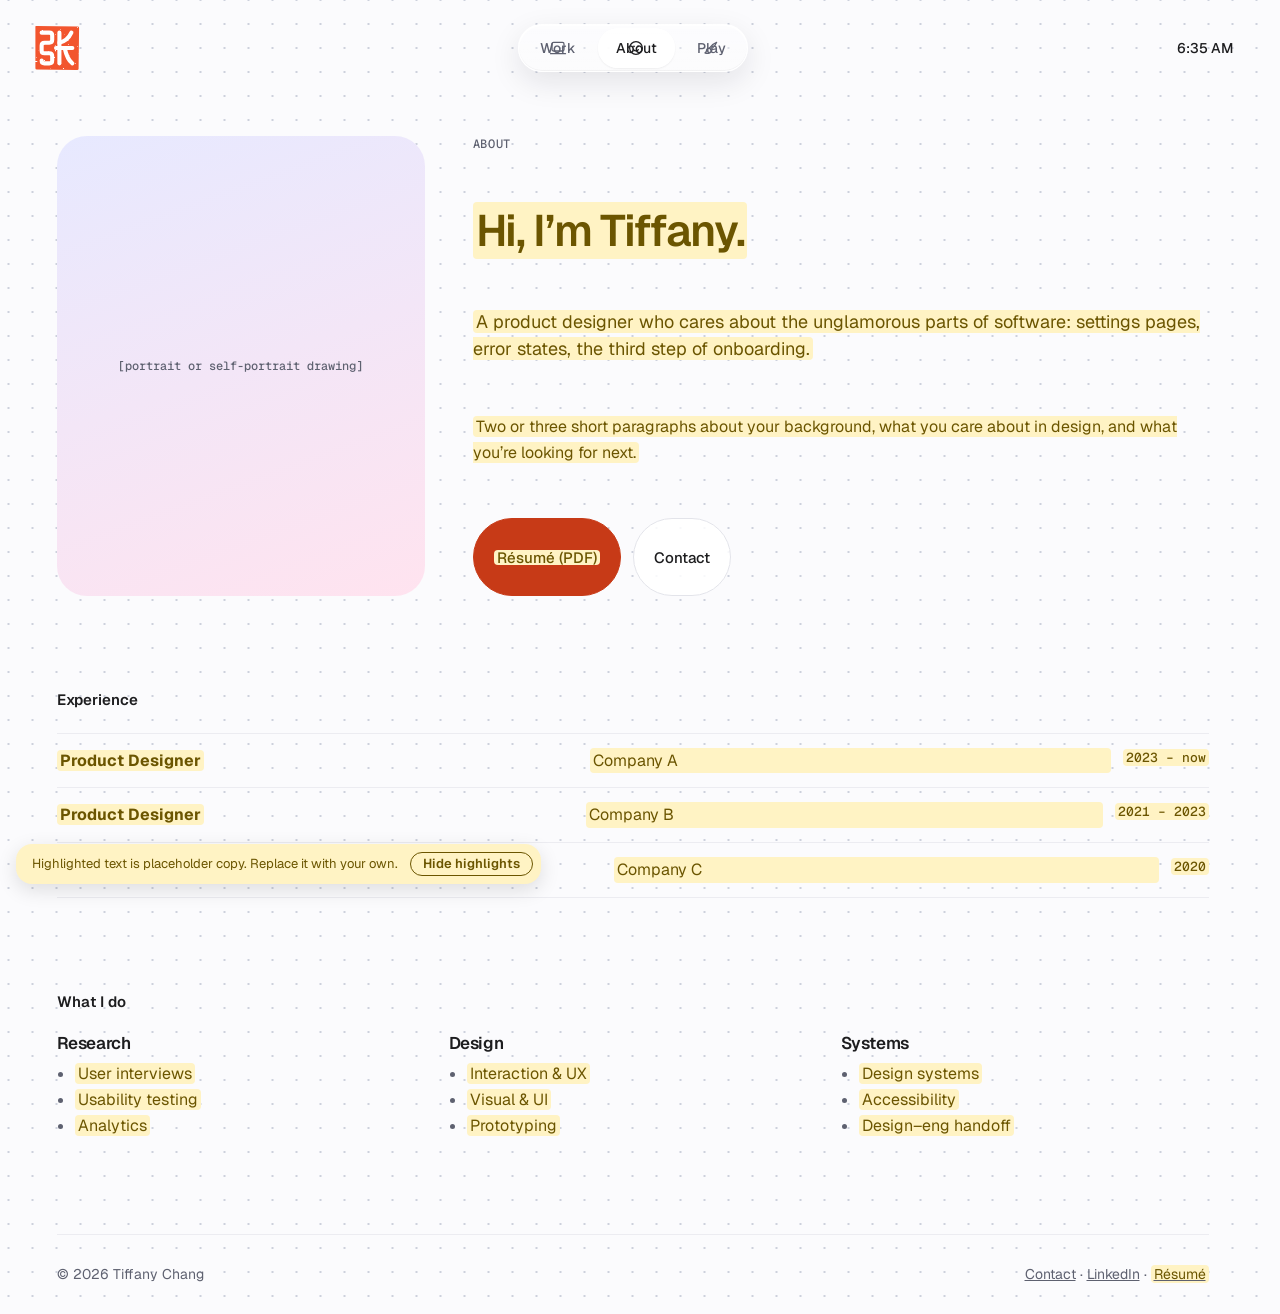
==== commit c2b0ec5b: "Compact nav icons: laptop, smile, brush Co-Authored-By: Claude Opus 5.5 <noreply@anthropic.com> Clau" ====
--- a/about.html
+++ b/about.html
@@ -9,7 +9,7 @@
   <link rel="preconnect" href="https://fonts.googleapis.com">
   <link rel="preconnect" href="https://fonts.gstatic.com" crossorigin>
   <link rel="stylesheet" href="https://fonts.googleapis.com/css2?family=Geist:wght@400;500;600;700&family=Geist+Mono:wght@500&display=swap">
-  <link rel="stylesheet" href="styles.css?v=202611252300">
+  <link rel="stylesheet" href="styles.css?v=202611252310">
   <link rel="icon" href="favicon.svg" type="image/svg+xml">
 </head>
 <body>
@@ -65,8 +65,8 @@
   </div>
 </footer>
 
-<script src="site.js?v=202611252300"></script>
-<script src="weather.js?v=202611252300"></script>
-<script src="glass.js?v=202611252300"></script>
+<script src="site.js?v=202611252310"></script>
+<script src="weather.js?v=202611252310"></script>
+<script src="glass.js?v=202611252310"></script>
 </body>
 </html>
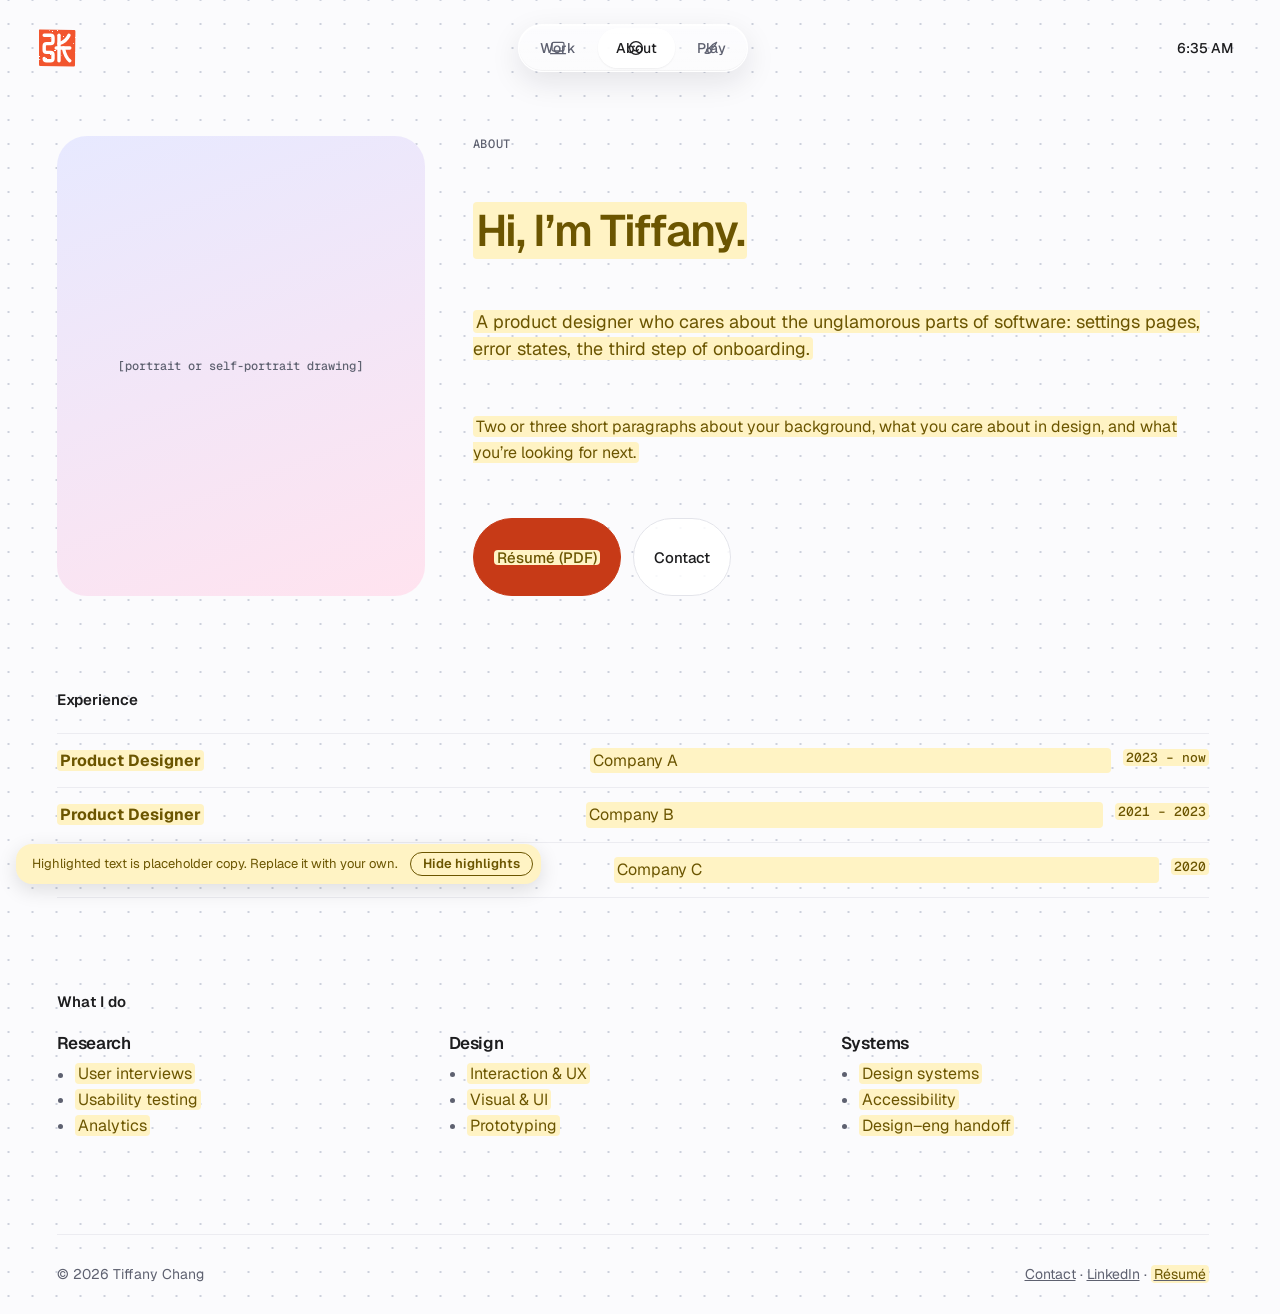
==== commit d5b8b532: "Smaller nav logo (40px) Co-Authored-By: Claude Opus 5.5 <noreply@anthropic.com> Claude-Session: http" ====
--- a/about.html
+++ b/about.html
@@ -9,7 +9,7 @@
   <link rel="preconnect" href="https://fonts.googleapis.com">
   <link rel="preconnect" href="https://fonts.gstatic.com" crossorigin>
   <link rel="stylesheet" href="https://fonts.googleapis.com/css2?family=Geist:wght@400;500;600;700&family=Geist+Mono:wght@500&display=swap">
-  <link rel="stylesheet" href="styles.css?v=202611252310">
+  <link rel="stylesheet" href="styles.css?v=202611252315">
   <link rel="icon" href="favicon.svg" type="image/svg+xml">
 </head>
 <body>
@@ -65,8 +65,8 @@
   </div>
 </footer>
 
-<script src="site.js?v=202611252310"></script>
-<script src="weather.js?v=202611252310"></script>
-<script src="glass.js?v=202611252310"></script>
+<script src="site.js?v=202611252315"></script>
+<script src="weather.js?v=202611252315"></script>
+<script src="glass.js?v=202611252315"></script>
 </body>
 </html>
--- a/styles.css
+++ b/styles.css
@@ -94,7 +94,7 @@
   align-items: center; gap: 16px;
   height: calc(4 * var(--u));   /* logo and pill are 2 units tall, centered on a dot row */
 }
-.logo { justify-self: start; display: block; width: calc(2 * var(--u)); height: calc(2 * var(--u)); text-decoration: none; border-radius: 4px; transition: transform .2s ease-out; }
+.logo { justify-self: start; display: block; width: 40px; height: 40px; margin-left: 4px; /* centered where the 48px logo was */ text-decoration: none; border-radius: 4px; transition: transform .2s ease-out; }
 /* 张 seal (carved). On hover it turns into its blueprint: the red print fades to a
    gray outline of the character, and the frame and the two guides that define its
    main shapes (the split between 弓 and 长, and the center line) extend past the
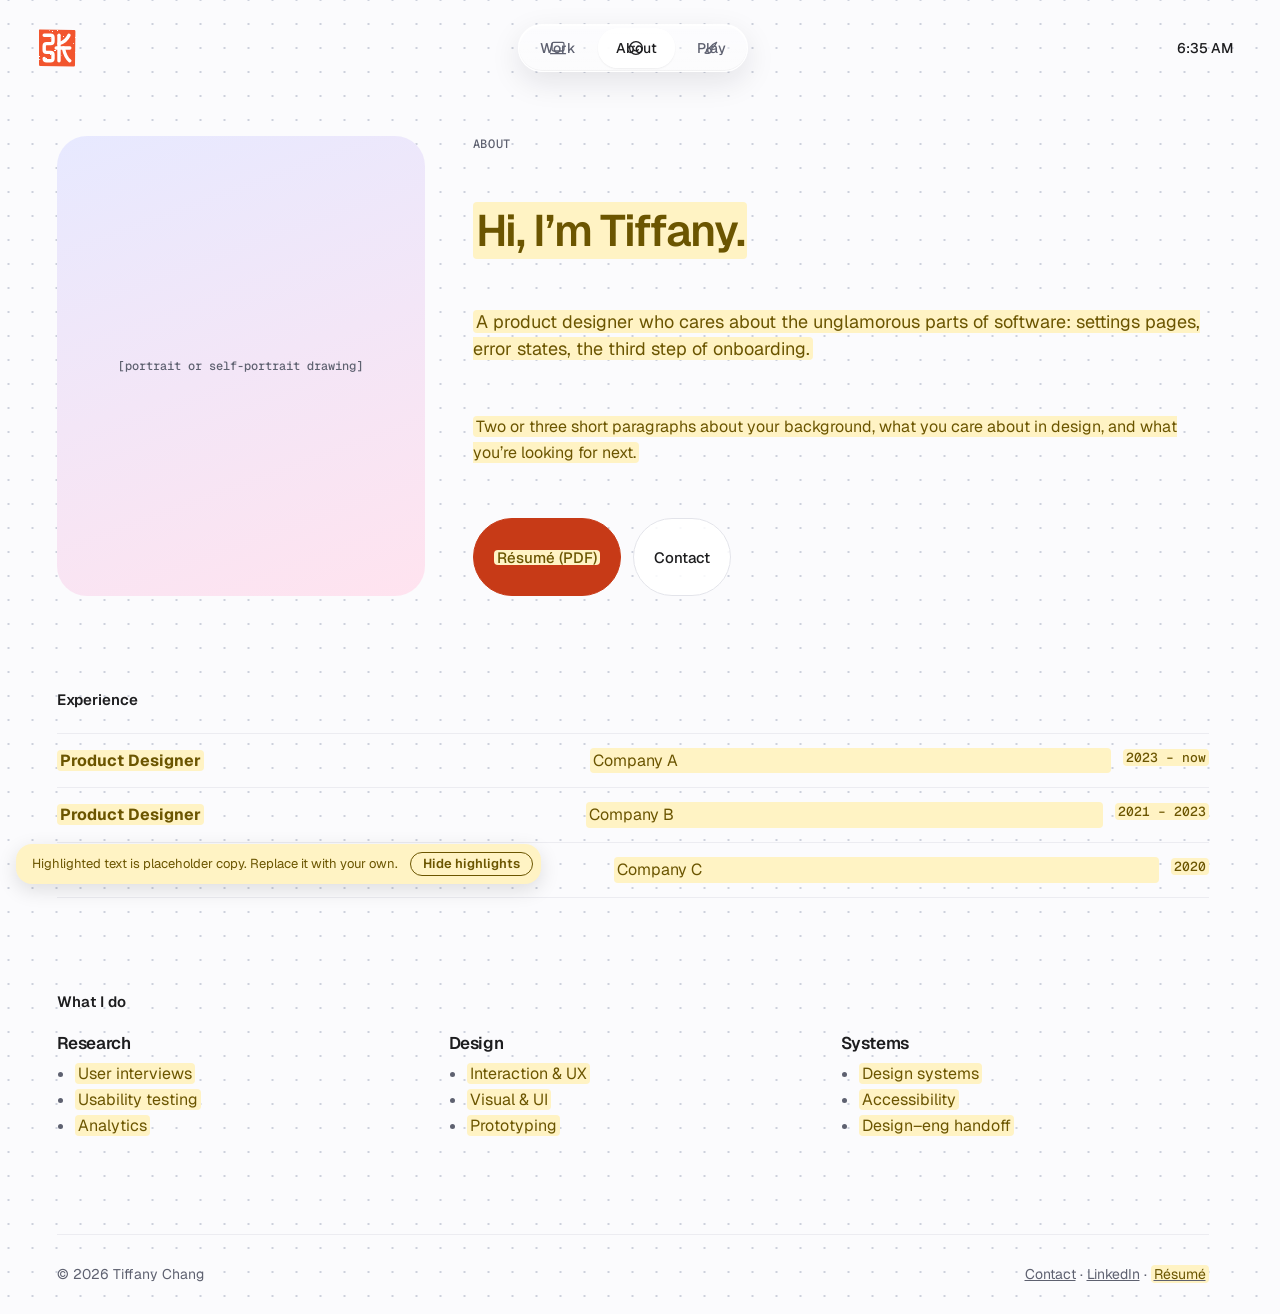
==== commit 0615505d: "Pause looping animations while off screen Co-Authored-By: Claude Opus 5.5 <noreply@anthropic.com> Cl" ====
--- a/about.html
+++ b/about.html
@@ -9,7 +9,7 @@
   <link rel="preconnect" href="https://fonts.googleapis.com">
   <link rel="preconnect" href="https://fonts.gstatic.com" crossorigin>
   <link rel="stylesheet" href="https://fonts.googleapis.com/css2?family=Geist:wght@400;500;600;700&family=Geist+Mono:wght@500&display=swap">
-  <link rel="stylesheet" href="styles.css?v=202611252315">
+  <link rel="stylesheet" href="styles.css?v=202611280020">
   <link rel="icon" href="favicon.svg" type="image/svg+xml">
 </head>
 <body>
@@ -65,7 +65,7 @@
   </div>
 </footer>
 
-<script src="site.js?v=202611252315"></script>
+<script src="site.js?v=202611280020"></script>
 <script src="weather.js?v=202611252315"></script>
 <script src="glass.js?v=202611252315"></script>
 </body>
--- a/styles.css
+++ b/styles.css
@@ -419,3 +419,6 @@
 @media (prefers-reduced-motion: reduce) {
   ::view-transition-group(*), ::view-transition-old(*), ::view-transition-new(*) { animation: none !important; }
 }
+
+/* Looping animations pause while off screen (toggled by site.js) */
+.is-offscreen, .is-offscreen * { animation-play-state: paused !important; }
